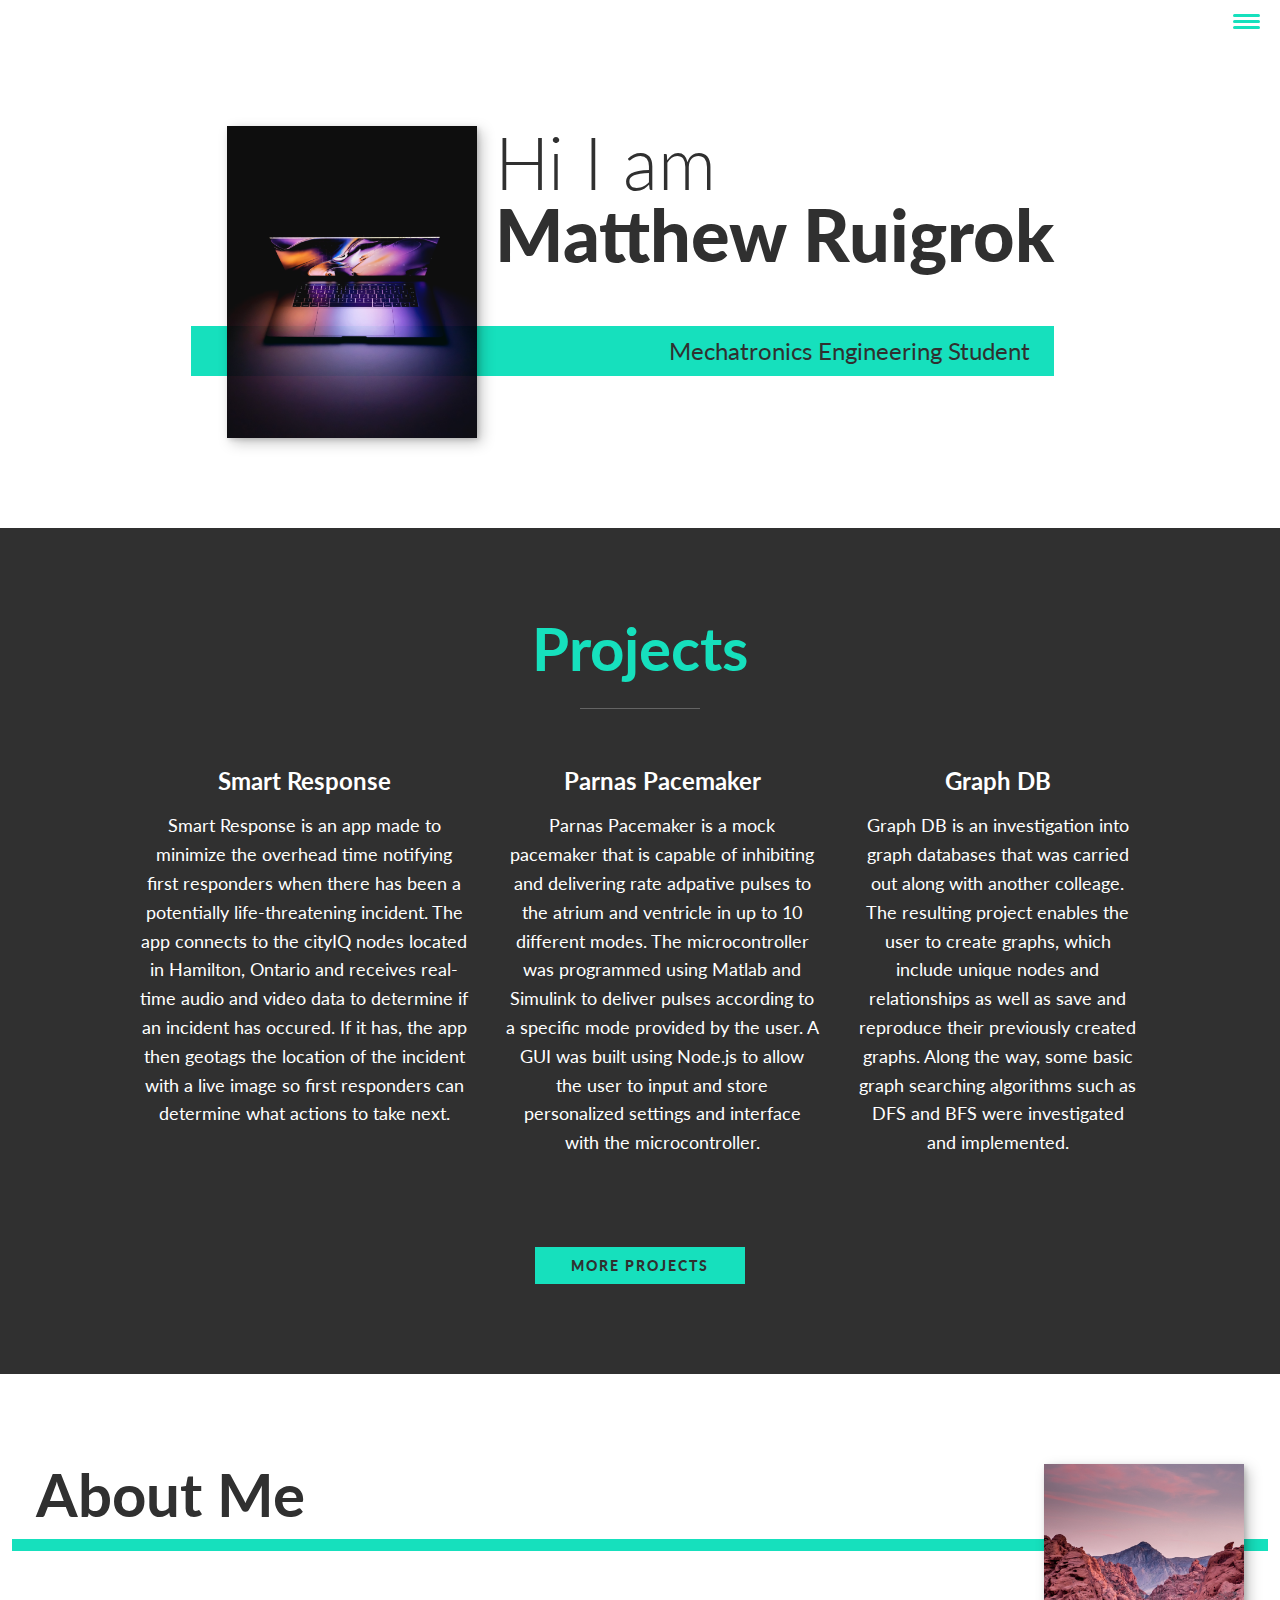
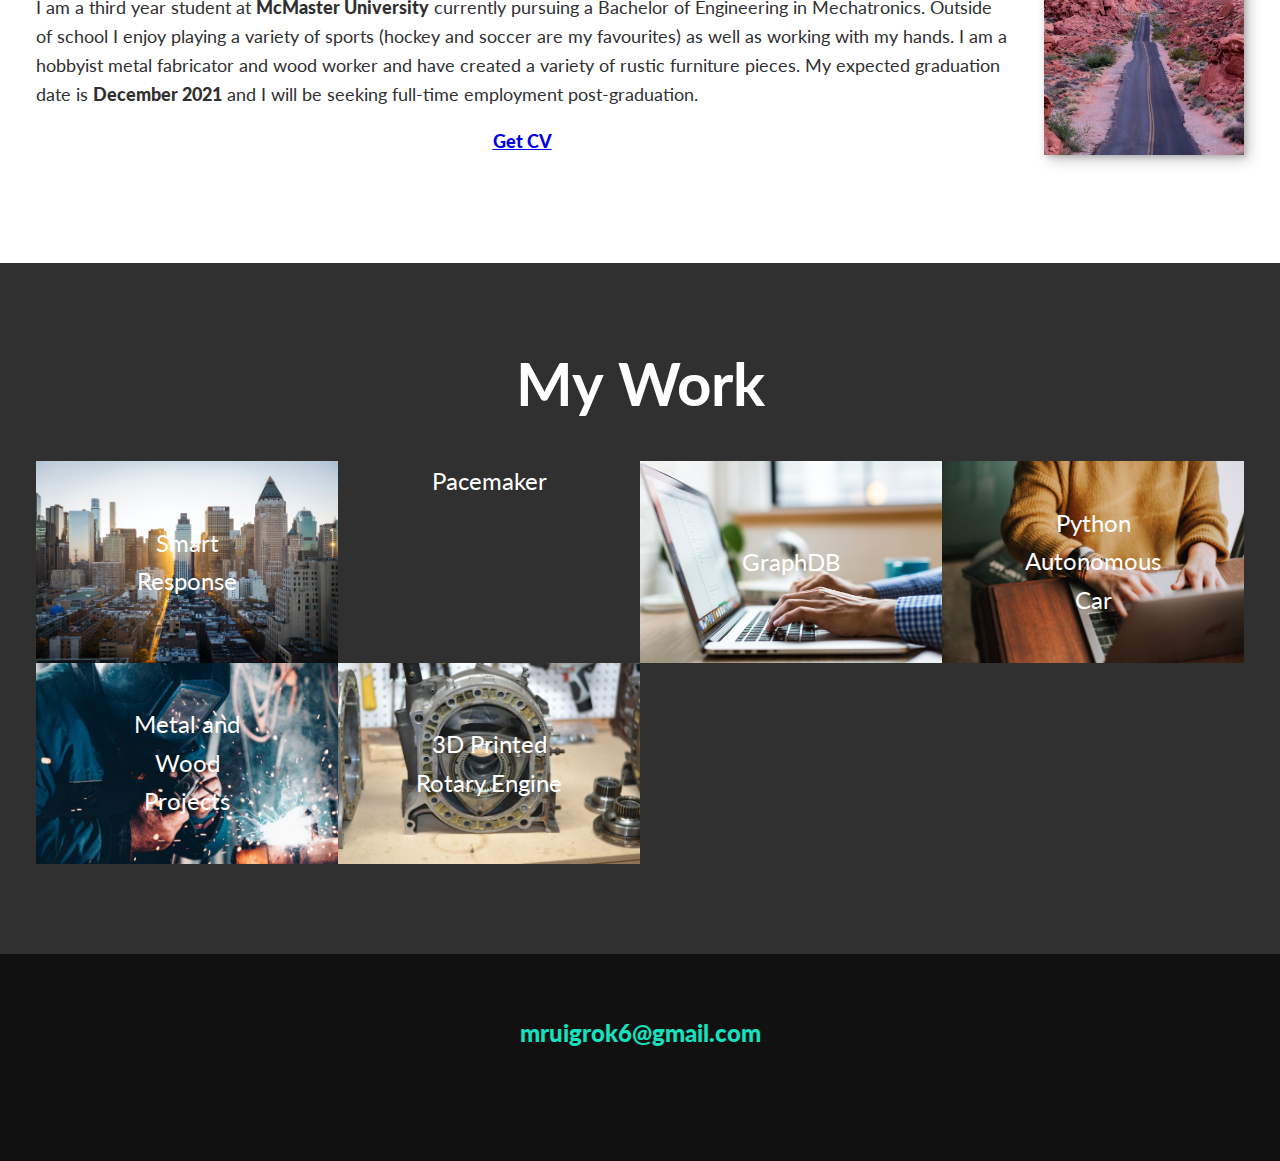
==== index.html @ 93f7b25a "Update index.html" ====
<!DOCTYPE html>
<html lang="en">
    <head>
        <meta charset="UTF-8">
        <meta name="viewport" content="width=device-width, initial-scale=1.0">
        <title>Matthew Ruigrok Portfolio</title>
        <link rel="stylesheet" 
        href="https://cdnjs.cloudflare.com/ajax/libs/normalize/8.0.1/normalize.min.css" integrity="sha512-NhSC1YmyruXifcj/KFRWoC561YpHpc5Jtzgvbuzx5VozKpWvQ+4nXhPdFgmx8xqexRcpAglTj9sIBWINXa8x5w==" crossorigin="anonymous" />
        <link rel="stylesheet" 
        href="https://cdnjs.cloudflare.com/ajax/libs/font-awesome/5.14.0/css/all.min.css" integrity="sha512-1PKOgIY59xJ8Co8+NE6FZ+LOAZKjy+KY8iq0G4B3CyeY6wYHN3yt9PW0XpSriVlkMXe40PTKnXrLnZ9+fkDaog==" crossorigin="anonymous" />
        
        <!-- Font style-->
        <link href="https://fonts.googleapis.com/css2?family=Lato&display=swap" rel="stylesheet">

        <link rel="stylesheet" href="css/style.css">
    
    </head>
    <body>
        <header>
            <div class="logo">
                <img src="img/4" alt="">
            </div>
            <button class="nav-toggle" aria-label="toggle navigation">
                <span class="hamburger"></span>
            </button>

            <nav class="nav">
                <ul class="nav__list">
                    <li class="nav__item"><a href="#home" class="nav__link">Home</a></li>
                    <li class="nav__item"><a href="#projects" class="nav__link">Projects</a></li>
                    <li class="nav__item"><a href="#about" class="nav__link">About Me</a></li>
                    <li class="nav__item"><a href="#work" class="nav__link">Experience</a></li>
                </ul>
        </header>

        <!-- Introduction -->
        <section class="intro" id="home">
            <h1 class="section__title section__title--intro">
                Hi I am <strong> Matthew Ruigrok </strong>
            </h1>
            <p class="section__subtitle section__subtitle--intro">Mechatronics Engineering Student</p>
            <img src="img/laptop-02.jpg" alt="Picture of me smiling" class="intro__img">
        </section>

        <!-- Projects -->
        <section class="my-projects" id="projects">
            <h2 class="section__title section__title--projects"> Projects </h2>

            <div class="projects">
                <div class="project">
                    <h3>Smart Response</h3>
                    <p> Smart Response is an app made to minimize the overhead time notifying first responders when there has been 
                        a potentially life-threatening incident. The app connects to the cityIQ nodes located in Hamilton, Ontario and receives
                        real-time audio and video data to determine if an incident has occured. If it has, the app then geotags the location of the incident with a live image 
                        so first responders can determine what actions to take next.</p>
                </div> <!-- project -->

                <div class="project">
                    <h3>Parnas Pacemaker</h3>
                    <p> Parnas Pacemaker is a mock pacemaker that is capable of inhibiting and delivering rate adpative pulses to the atrium and ventricle
                        in up to 10 different modes. The microcontroller was programmed using Matlab and Simulink to deliver pulses according to a specific mode provided by the user. 
                        A GUI was built using Node.js to allow the user to input and store personalized settings and interface with the microcontroller.
                    </p>
                </div> <!-- project -->

                <div class="project">
                    <h3>Graph DB</h3>
                    <p> Graph DB is an investigation into graph databases that was carried out along with another colleage. The resulting project enables the user to create graphs, which include unique nodes and relationships
                        as well as save and reproduce their previously created graphs. Along the way, some basic graph searching algorithms
                        such as DFS and BFS were investigated and implemented.
                    </p>
                </div> <!-- project -->
            </div> <!-- all projects -->

            <a href="#work" class="btn"> More Projects </a>

        </section>
        
        <!-- About Me-->
        <section class="about-me" id="about">
            <h2 class="section__title section__title--about"> About Me </h2>
            <p class="section__subtitle section__subtitle--about"></p>
            <div class="about-me__body">
                <p> I am a third year student at <strong>McMaster University</strong> currently pursuing a Bachelor of Engineering in Mechatronics.
                    Outside of school I enjoy playing a variety of sports (hockey and soccer are my favourites) as well as working with my hands.
                    I am a hobbyist metal fabricator and wood worker and have created a variety of rustic furniture pieces.
                    My expected graduation date is <strong>December 2021</strong> and I will be seeking full-time employment post-graduation.
                </p>

                <!-- Education
                <h3> <strong> Education </strong> </h3>
                    <p> I am a third year student at McMaster University currently pursuing a Bachelor of Engineering in Mechatronics.
                        My expected graduation date is December 2021 and I will be seeking full-time employment post-graduation. 
                    </p>
                -->

                <!-- Experience
                <h3> <strong> Experience </strong> </h3>
                    <p> </p>
                -->

                <!-- Skills 
                <h3><strong> Skills </strong> </h3>
                    <p> <strong>Programming: </strong> C, Python, Matlab, Java, JavaScript, HTML5, CSS </p>
                    <p> <strong>Tools and Libraries: </strong> Git, IntelliJ, Eclipse, numpy, pandas, matplotlib, librosa, tensorflow</p>
                    <p> <strong>Other: </strong> Simulink, Inventor, OpenSCAD, Cura, GT Suite, LabVIEW, Model.CONNECT, Microsoft Office </p>
                -->

                <!-- Hobbies
                <h3> Hobbies </h3>
                    <p>
                        Outside of school and work I enjoy playing a variety of sports (hockey and soccer are my favourites) as well as working with my hands.
                        I am a hobbyist metal fabricator and wood worker and have created a variety of rustic furniture pieces.
                    </p>
                --> 

                <div class="resume">
                    <a href="mnr_resume.pdf" target="_blank"><p> Get CV </p></a>
                </div>

            </div>

            <img src="img/road-01.jpg" alt="image of me doing this" class="about-me__img">
        
        </section>

        <!-- My Work-->
        <section class="my-work" id="work">
            <h2 class="section__title section__title--work"> My Work </h2>
            <p class="section__subtitle section__subtitle--work"></p>
        
            <div class="portfolio">
                <!--Item 01 -->
                <a href="https://github.com/mruigrok/smartResponse" class="portfolio__item">
                    <div class="portfolio__img-text">
                        <img src="img/city-01.jpg" alt="" class="portfolio__img">
                        <div class="portfolio__text"> Smart Response </div>
                    </div>
                </a>

                <!--Item 02 -->
                <a href="https://github.com/mruigrok/ParnasPacemaker" class="portfolio__item">
                    <div class="portfolio__img-text">
                        <img src="img/monitor-04.jpg" alt="" class="portfolio__img">
                        <div class="portfolio__text"> Parnas Pacemaker </div>
                    </div>
                </a>

                <!--Item 03-->
                <a href="https://github.com/redha1419/graphDB" class="portfolio__item">
                    <div class="portfolio__img-text">
                        <img src="img/laptop-01.jpg" alt="" class="portfolio__img">
                        <div class="portfolio__text"> GraphDB </div>
                    </div>
                </a>
            
                <a href="https://github.com/mruigrok/self-driving-car" class="portfolio__item">
                    <div class="portfolio__img-text">
                        <img src="img/laptop-03.jpg" alt="" class="portfolio__img">
                        <div class="portfolio__text"> Python Autonomous Car </div>
                    </div>
                </a>

                <!--Item 06 -->
                <a href="#" class="portfolio__item">
                    <div class="portfolio__img-text">
                        <img src="img/welding-01.jpg" alt="" class="portfolio__img">
                        <div class="portfolio__text"> Metal and Wood Projects </div>
                    </div>
                </a>

                <a href="#" class="portfolio__item">
                    <div class="portfolio__img-text">
                        <img src="img/rotary-03.jpg" alt="" class="portfolio__img">
                        <div class="portfolio__text"> 3D Printed Rotary Engine </div>
                    </div>
                </a>


            </div>
        </section>

        <!-- Footer -->
        <footer class="footer">
            <!-- Email -->
            <a href="mailto:mruigrok6@gmail.com" class="footer__link">mruigrok6@gmail.com</a>
            <ul class="social-list">
                <li class="social-list__item">
                    <a class="social-list__link" href="https://github.com/mruigrok">
                        <i class="fab fa-github"></i>
                    </a>
                </li>
                <li class="social-list__item">
                    <a class="social-list__link" href="https://www.linkedin.com/in/matthewruigrok/">
                        <i class="fab fa-linkedin"></i>
                    </a>
                </li>
            </ul>
        </footer>
        
        <script src="js/index.js"></script>
            
    </body>
</html>
---- css/style.css ----
/*Currently on tutorial 09 in the build and deploy website
series on YouTube*/

*,
*::before,
*::after{
    box-sizing: border-box;
}

:root {
    --ff-primary: 'Lato', 'sans-serif';
    --ff-secondary: 'Lato', monospace;

    --fw-reg: 300;
    --fw-bld: 900;

    --clr-light: #fff;
    --clr-dark: #303030;
    --clr-accent: #16e0bd;

    --fs-h1: 3rem;
    --fs-h2: 2.25rem;
    --fs-h3: 1.25rem;
    --fs-body: 1rem;

    --bs: 0.25em 0.25em 0.75em rgba(0,0,0,.25),
        0.125em 0.125em 0.25em rgba(0,0,0,.15) ;
}

@media (min-width: 800px){
    :root{
        --fs-h1: 4.5rem;
        --fs-h2: 3.75rem;
        --fs-h3: 1.5rem;
        --fs-body: 1.125rem;
    }
}

html {
    scroll-behavior: smooth;
}

body{
    background: var(--clr-light);
    color: var(--clr-dark);
    margin:0;
    font-family: var(--ff-primary);
    font-size: var(--fs-body);
    line-height: 1.6;
}

section{
    padding: 5em 2em;
}

img{
    display: block;
    max-width: 100%;
}

strong { font-weight: var(--fw-bld);}

:focus {
    outline: 3px solid var(--clr-accent);
    outline-offset: 3px;
}

/* Buttons */

.btn {
    display: inline-block;
    padding: .5em 2.5em;
    background: var(--clr-accent);
    color: var(--clr-dark);
    text-decoration: none;
    cursor: pointer;
    font-size: .8em;
    text-transform: uppercase;
    letter-spacing: 2px;
    font-weight: var(--fw-bld);
    transition: transform 200ms ease-in-out;

}

.btn:hover {
    transform: scale(1.1);
}

/* Typography */

h1,
h2,
h3 {
    line-height: 1;
    margin: 0;
}

h1 { font-size: var(--fs-h1) }
h2 { font-size: var(--fs-h2) }
h3 { font-size: var(--fs-h3) }

.section__title{
    margin-bottom: .25em;
}

.section__title--intro{
    font-weight: var(--fw-reg);
}

.section__title--intro strong{
    display: block;
}

.section__subtitle{
    margin: 0;
    font-size: var(--fs-h3);
}

.section__subtitle--intro,
.section__subtitle--about {
    background: var(--clr-accent);
    padding: .25em 1em;
    font-family: var(--ff-secondary);
    margin-bottom: 1em;
}

.section__subtitle--work {
    color: var(--clr-accent);
    font-weight: var(--fw-bld);
    margin-bottom: 2em;
}

/* Header */

header {
    display: flex;
    justify-content: space-between;
    padding: 1em;
}

.logo {
    max-width: 100px;

}

.nav {
    position: fixed;
    background: var(--clr-dark);
    color: var(--clr-light);
    top: 0;
    bottom: 0;
    left: 0;
    right: 0;
    z-index: 100;

    transform: translateX(100%);
    transition: transform 250ms cubic-bezier(.5, 0, .5, 1);
}


.nav__list {
    list-style: none;
    display: flex;
    height: 100%;
    flex-direction: column;
    justify-content: space-evenly;
    align-items: center;
    margin: 0;
    padding: 0;
}

.nav__link {
    color: inherit;
    font-weight: var(--fw-bld);
    font-size: var(--fs-h2);
    text-decoration: none;
}

.nav__link:hover {
    color: var(--clr-accent);
}

.nav-toggle {
    padding: .5em;
    background: transparent;
    border: 0;
    cursor: pointer;
    position: absolute;
    right: 1em;
    top: 1em;
    z-index: 1000;
}

.nav-open .nav {
    transform: translateX(0);
}

.nav-open .nav-toggle {
    position: fixed;
}

.nav-open .hamburger {
    transform: rotate(.625turn);
}

.nav-open .hamburger::before {
    transform: rotate(90deg) translateX(-6px);
}

.nav-open .hamburger::after {
    opacity: 0;
}

/* Hamburger portion*/

.hamburger {
    display: block;
    position: relative;
}

.hamburger,
.hamburger::before,
.hamburger::after {
    background: var(--clr-accent);
    width: 2em;
    height: 3px;
    border-radius: 1em;
    transition: transform 250ms ease-in-out;
}

.hamburger::before,
.hamburger::after {
    content: '';
    position: absolute;
    left: 0;
    right: 0;

}

.hamburger::before { top: 6px; }
.hamburger::after { bottom: 6px; }

/* Intro Section */

.intro {
    position: relative;
}

.intro__img {
    box-shadow: var(--bs);
    opacity: 0.94;
}

.section__subtitle--intro {
    display: inline-block;
}

@media (min-width: 600px) {
    .intro { 
        display: grid;
        width: min-content;
        margin: 0 auto;
        grid-column-gap: 1em;
        grid-template-areas:
            "img title"
            "img subtitle";
        grid-template-columns: min-content max-content;
    }

    .intro__img{
        grid-area: img;
        min-width: 250px;
        position: relative;
        z-index: 2;
    }

    .section__subtitle--intro {
        align-self: start;
        grid-column: -1 / 1;
        grid-row: 2;
        text-align: right;
        position: relative;
        left: -1.5em;
        width: calc(100% + 1.5em);
    }
}

/* Projects section */

.my-projects {
    background-color: var(--clr-dark);
    background-image: url(../img/mountain.jpg);
    background-size: cover;
    /*background-blend-mode: multiply;*/
    color: var(--clr-light);
    text-align: center;
}

.section__title--projects {
    color: var(--clr-accent);
    position: relative;
}

.section__title--projects::after {
    content: '';
    display: block;
    width: 2em;
    height: 1px;
    margin: 0.5em auto 1em;
    background: var(--clr-light);
    opacity: 0.25;
}

.projects {
    margin-bottom: 4em;
}

.project {
    max-width: 500px;
    margin: 0 auto;
}

@media (min-width: 800px){
    .projects {
        display: flex;
        max-width: 1000px;
        margin-left:auto;
        margin-right: auto;
    }

    .project + .project {
        margin-left: 2em;
    }
}

/* About Me */

.about-me {
    min-width: 1000px;
    margin: 0 auto;
}

.about-me__img {
    box-shadow: var(--bs);
}

.about-me__body {
    text-align: left;
}

@media (min-width: 600px) {
    .about-me {
        display: grid;
        grid-template-columns: 1fr 200px;
        grid-template-areas:
        "title img"
        "subtitle img"
        "text img";
        grid-column-gap: 2em;
    }

    .section__title--about {
        grid-area: title;
        /*text-align: center;*/
    }
    
    .section__subtitle--about{
        grid-column: 1 / -1;
        grid-row: 2;
        position: relative; 
        left: -1em;
        width: calc(100% + 2em);
        padding-left: 1em;
        padding-right: calc(200px + 4em);
    }

    .about-me__img {
        grid-area: img;
        position: relative;
        z-index: 2;
    }
}

.resume{
    text-align: center;
    font-weight: var(--fw-bld);
}

.resume:hover {
    opacity:.7;
    text-decoration: underline;
}

/* My Work */

.my-work {
    background-color: var(--clr-dark);
    color: var(--clr-light);
    text-align: center;
}

.portfolio {
    display: grid;
    grid-template-columns: repeat(auto-fit, minmax(300px,1fr));
}

.portfolio__item {
    background: var(--clr-dark);
    overflow: hidden;
}

.portfolio__img-text {
    position: relative;
    text-align: center;
    color: var(--clr-light);
    font-size: var(--fs-h3);
}

.portfolio__text {
    color: var(--clr-light);
    position: absolute;
    top: 50%;
    left: 50%;
    transform: translate(-50%, -50%);
}

.portfolio__img {
    transition:
        transform 750ms cubic-bezier(.5, 0, .5, 1),
        opacity 250ms linear;
}

.portfolio__item:focus {
    position: relative;
    z-index: 2;
}

.portfolio__img:hover,
.portfolio__item:focus .portfolio__img {
    transform: scale(1.2);
    opacity: .5;
}

/* Footer setup */

.footer {
    background: #111;
    color: var(--clr-accent);
    text-align: center;
    padding: 2.5em 0;
    font-size: var(--fs-h3);
}

.footer a { 
    color: inherit;
    text-decoration: none;
}

.footer__link {
    font-weight: var(--fw-bld);
}
.footer__link:hover,
.social-list__link:hover{
    opacity:.7;
}

.footer__link:hover {
    text-decoration: underline;
}

.social-list {
    list-style: none;
    display: flex;
    justify-content: center;
    margin: 2em 0 0;
    padding: 0;
}

.social-list__item {
    margin: 0 .5em;
}

.social-list__link {
    padding: .5 em
}
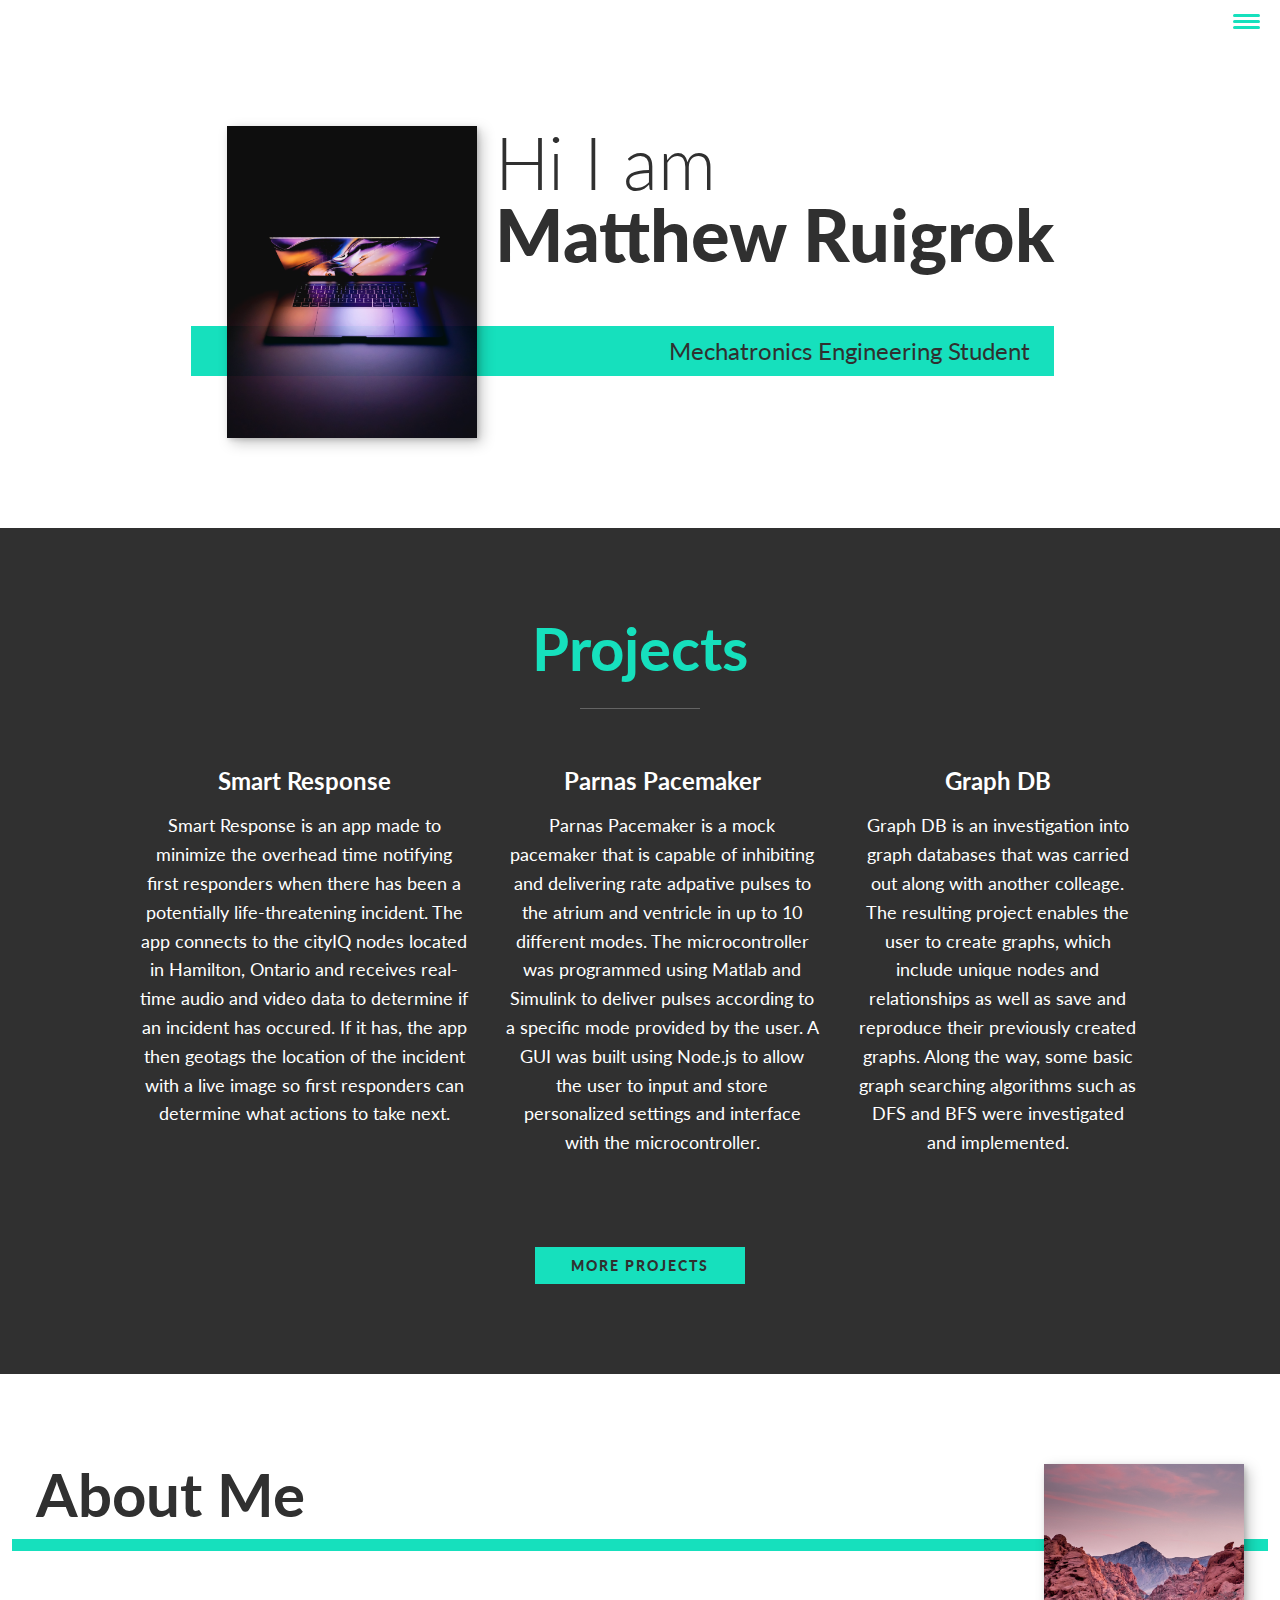
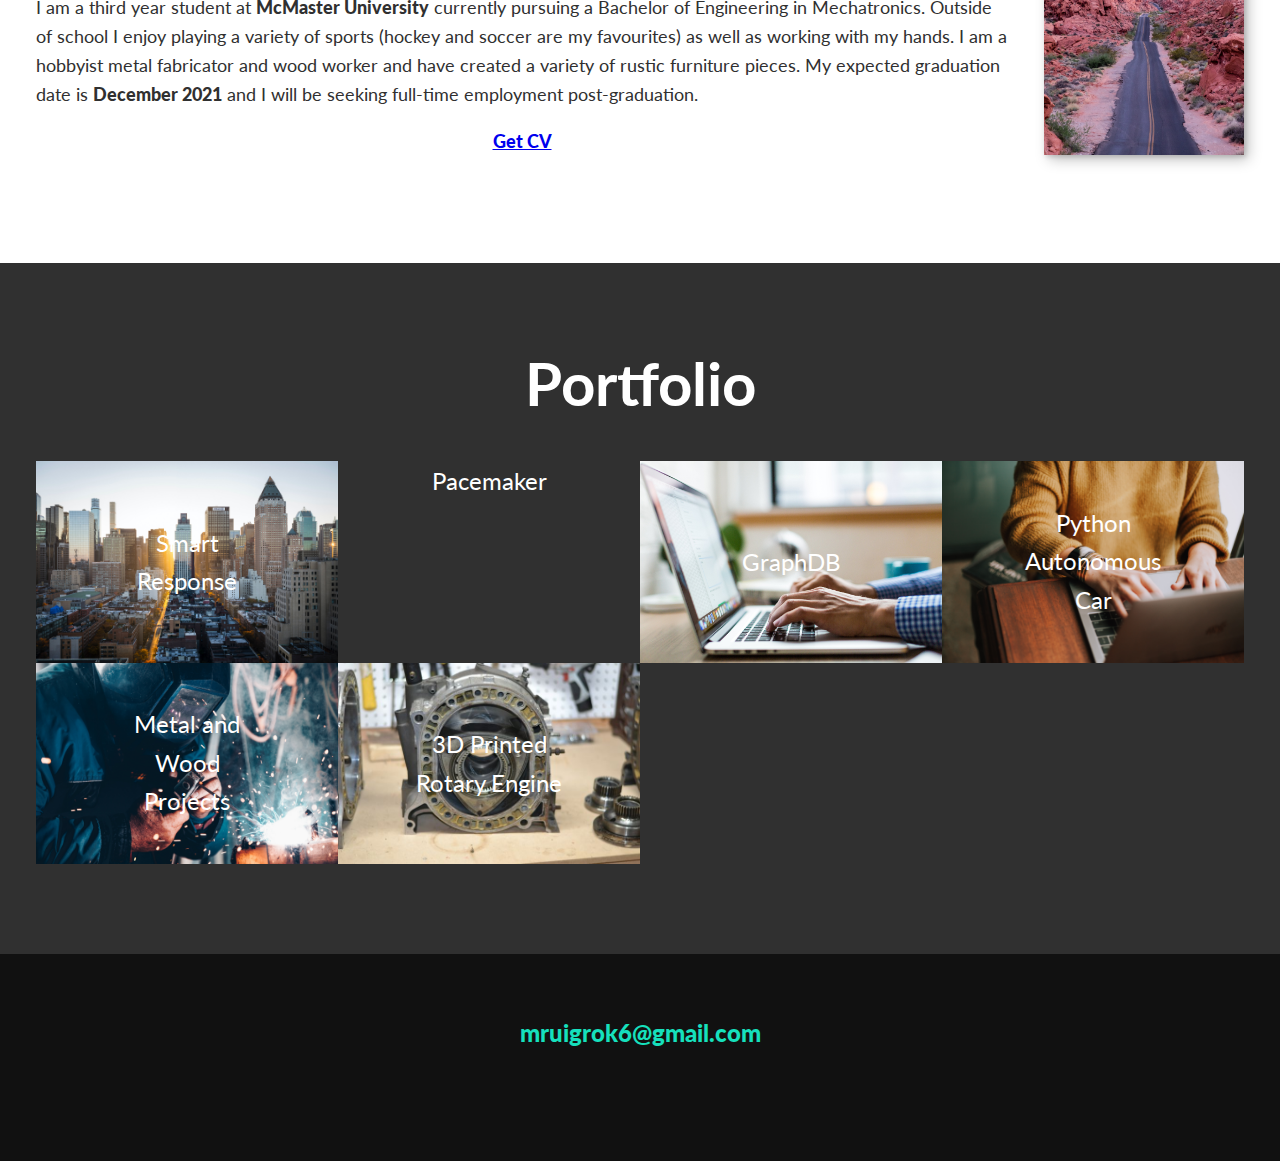
==== commit 1b67169d: "index" ====
--- a/index.html
+++ b/index.html
@@ -29,7 +29,7 @@
                     <li class="nav__item"><a href="#home" class="nav__link">Home</a></li>
                     <li class="nav__item"><a href="#projects" class="nav__link">Projects</a></li>
                     <li class="nav__item"><a href="#about" class="nav__link">About Me</a></li>
-                    <li class="nav__item"><a href="#work" class="nav__link">Experience</a></li>
+                    <li class="nav__item"><a href="#work" class="nav__link">Portfolio</a></li>
                 </ul>
         </header>
 
@@ -126,7 +126,7 @@
 
         <!-- My Work-->
         <section class="my-work" id="work">
-            <h2 class="section__title section__title--work"> My Work </h2>
+            <h2 class="section__title section__title--work"> Portfolio </h2>
             <p class="section__subtitle section__subtitle--work"></p>
         
             <div class="portfolio">
@@ -185,11 +185,13 @@
             <!-- Email -->
             <a href="mailto:mruigrok6@gmail.com" class="footer__link">mruigrok6@gmail.com</a>
             <ul class="social-list">
+                <!--
                 <li class="social-list__item">
                     <a class="social-list__link" href="https://github.com/mruigrok">
                         <i class="fab fa-github"></i>
                     </a>
                 </li>
+            -->
                 <li class="social-list__item">
                     <a class="social-list__link" href="https://www.linkedin.com/in/matthewruigrok/">
                         <i class="fab fa-linkedin"></i>
--- a/css/style.css
+++ b/css/style.css
@@ -1,5 +1,4 @@
-/*Currently on tutorial 09 in the build and deploy website
-series on YouTube*/
+/**/
 
 *,
 *::before,
@@ -482,4 +481,4 @@
 
 .social-list__link {
     padding: .5 em
-}+}
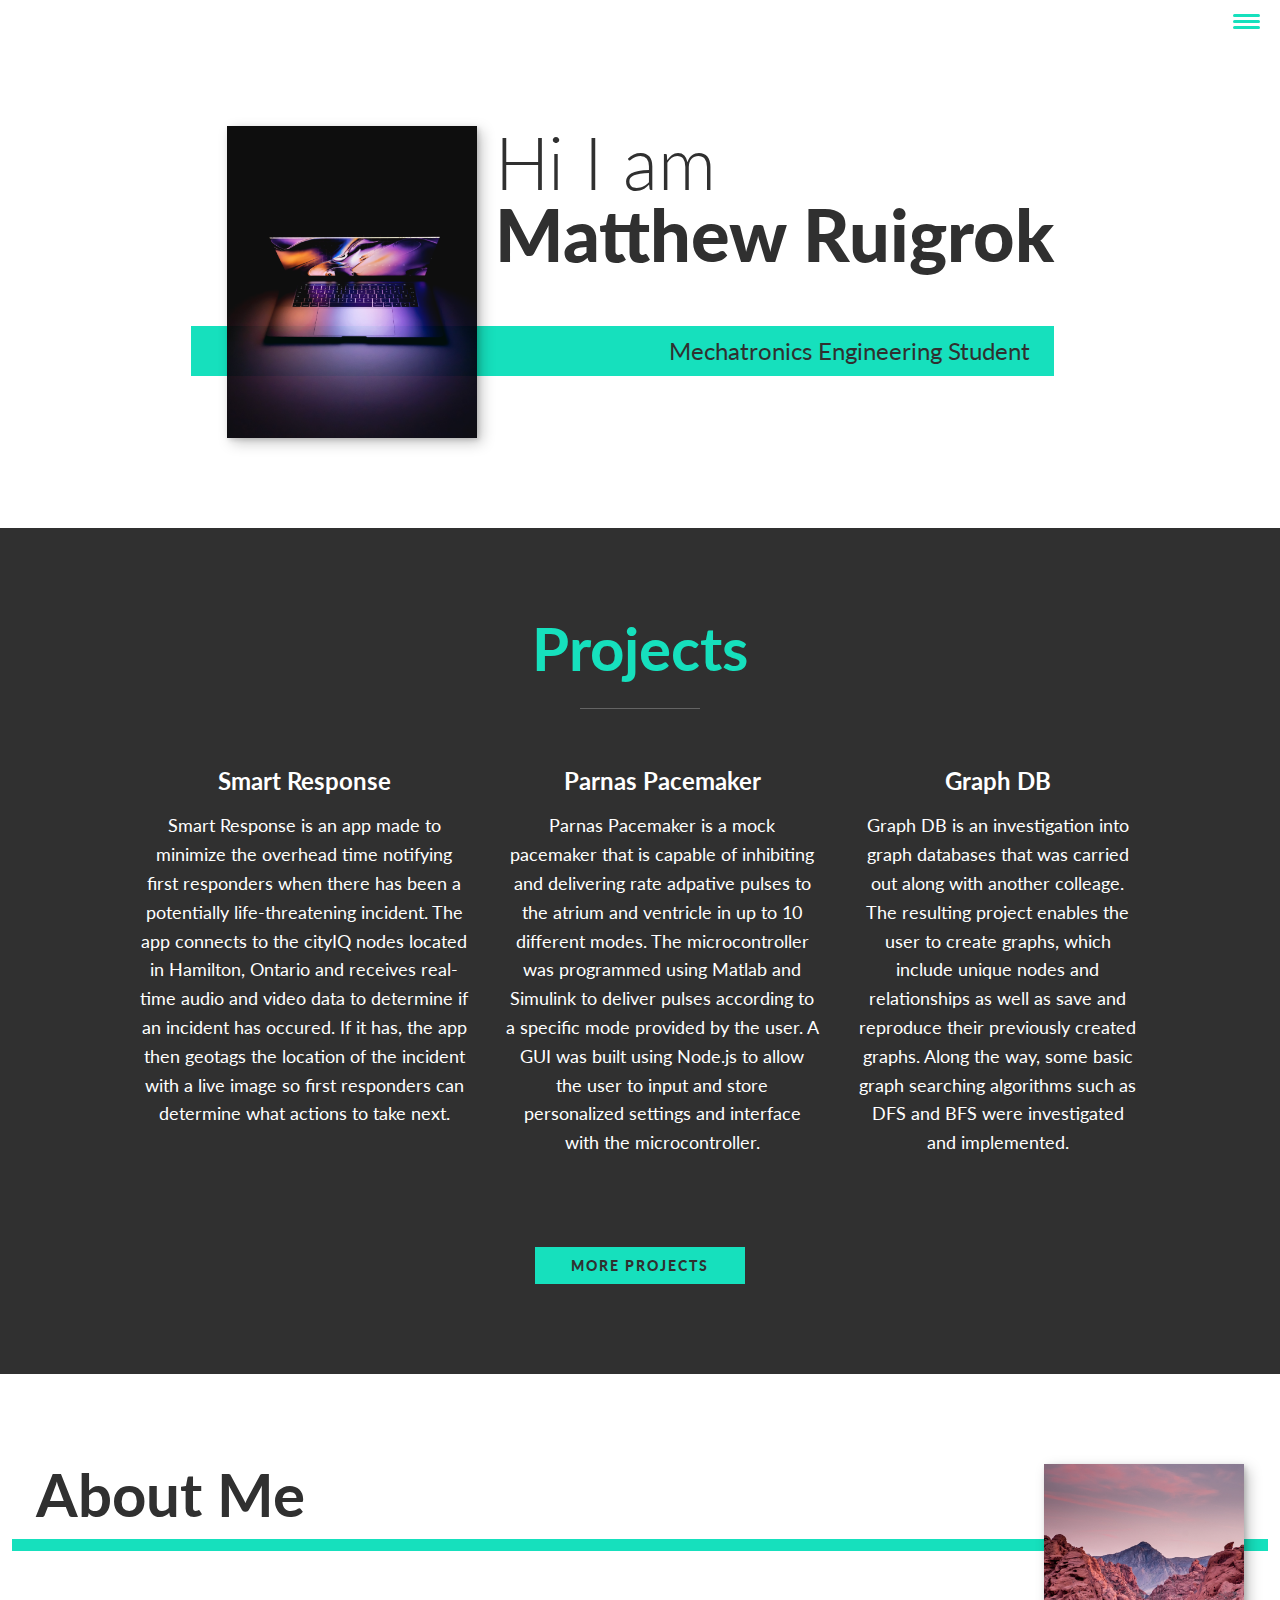
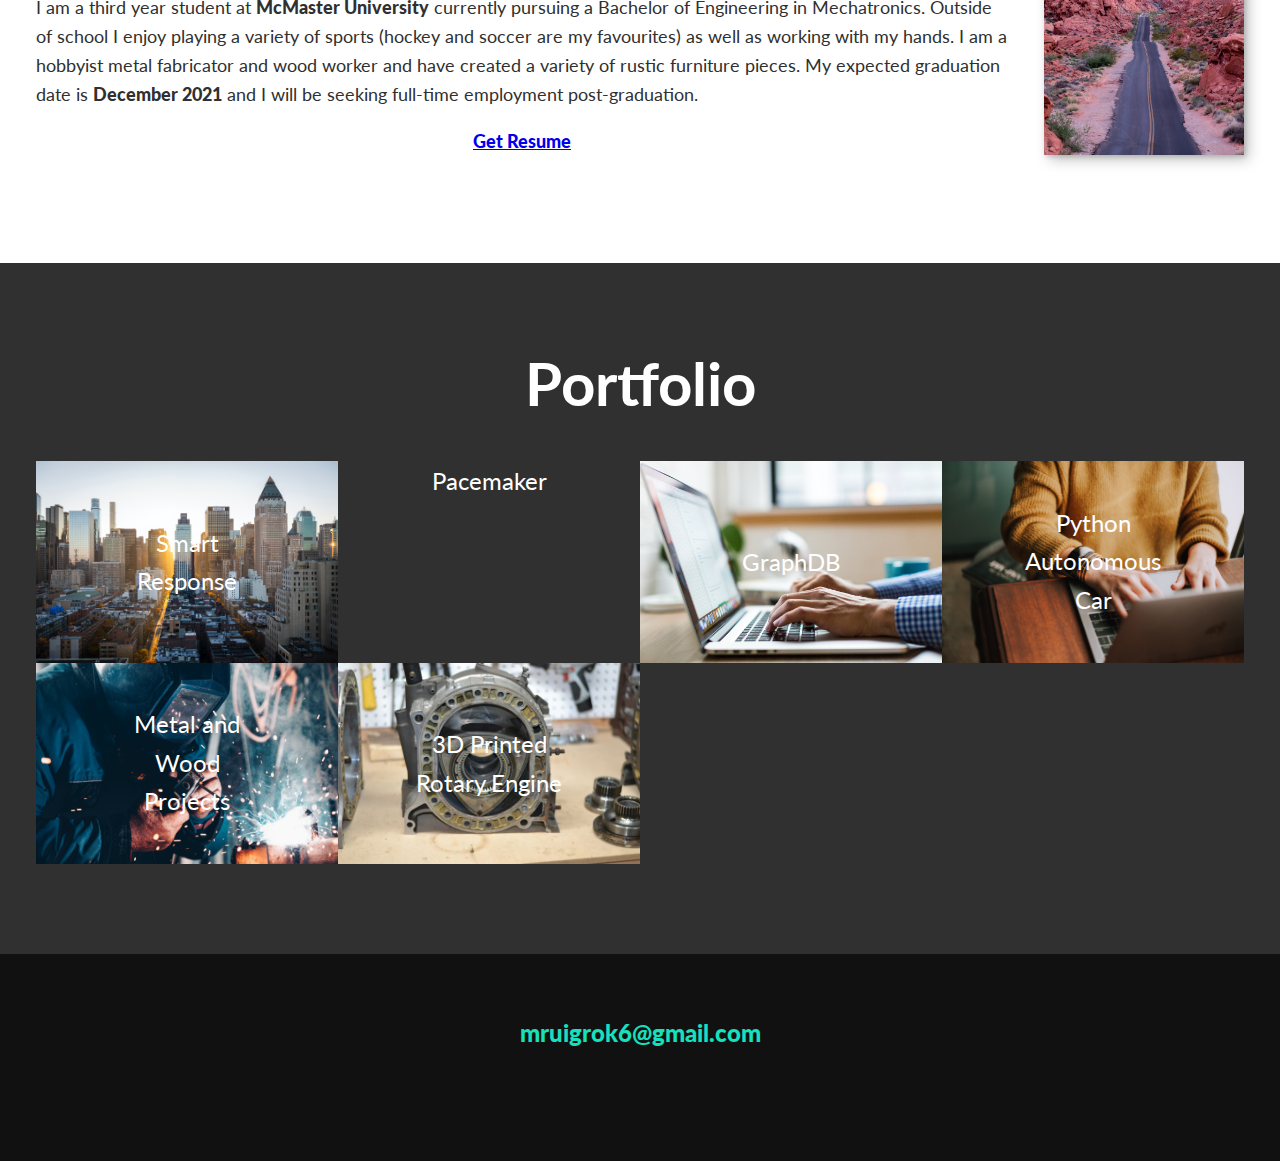
==== commit e9d357fb: "Update index.html" ====
--- a/index.html
+++ b/index.html
@@ -115,7 +115,7 @@
                 --> 
 
                 <div class="resume">
-                    <a href="mnr_resume.pdf" target="_blank"><p> Get CV </p></a>
+                    <a href="mnr_resume.pdf" target="_blank"><p> Get Resume </p></a>
                 </div>
 
             </div>
